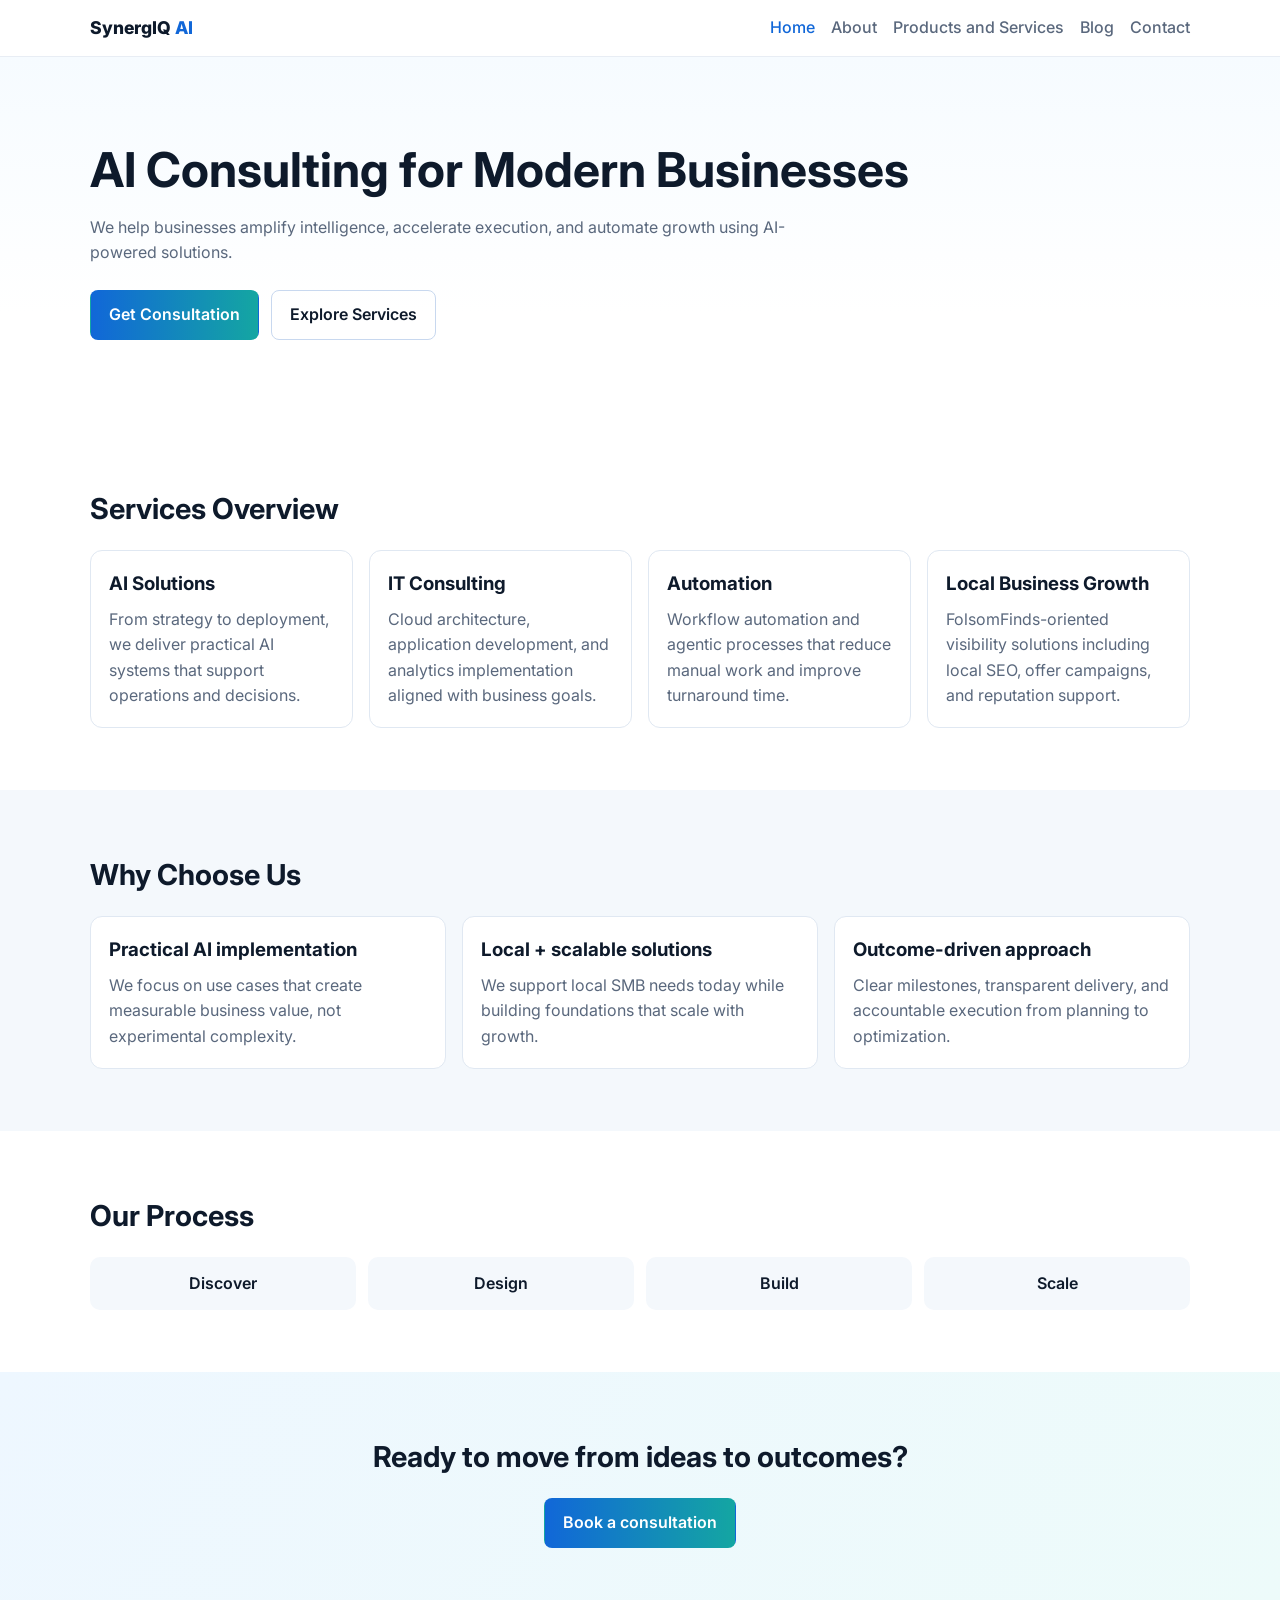
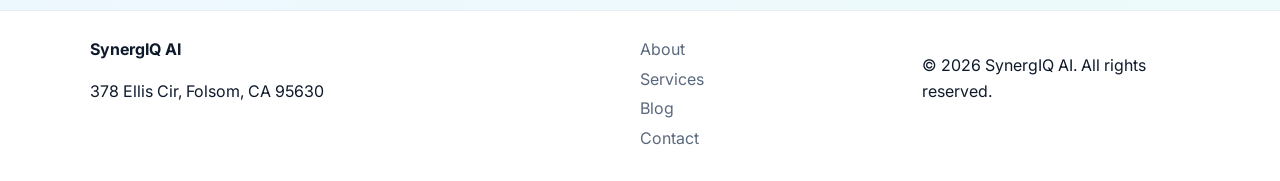
==== index.html @ 0b092650 "Build production-ready SynergIQ AI consulting website MVP" ====
<!doctype html>
<html lang="en">
<head>
  <meta charset="UTF-8" />
  <meta name="viewport" content="width=device-width, initial-scale=1.0" />
  <title>SynergIQ AI | AI Consulting for Modern Businesses</title>
  <meta name="description" content="SynergIQ AI provides AI consulting, IT consulting, and automation services for SMBs and growing enterprises in Folsom, CA and beyond." />
  <link rel="preconnect" href="https://fonts.googleapis.com">
  <link rel="preconnect" href="https://fonts.gstatic.com" crossorigin>
  <link href="https://fonts.googleapis.com/css2?family=Inter:wght@400;500;600;700;800&display=swap" rel="stylesheet">
  <link rel="stylesheet" href="styles.css" />
</head>
<body>
  <header class="site-header">
    <div class="container nav-wrap">
      <a class="logo" href="index.html">SynergIQ <span>AI</span></a>
      <nav class="site-nav" aria-label="Main navigation">
        <a href="index.html" class="active">Home</a>
        <a href="about.html">About</a>
        <a href="services.html">Products and Services</a>
        <a href="blog.html">Blog</a>
        <a href="contact.html">Contact</a>
      </nav>
    </div>
  </header>

  <main>
    <section class="hero">
      <div class="container">
        <h1>AI Consulting for Modern Businesses</h1>
        <p>We help businesses amplify intelligence, accelerate execution, and automate growth using AI-powered solutions.</p>
        <div class="hero-cta">
          <a href="contact.html" class="btn btn-primary">Get Consultation</a>
          <a href="services.html" class="btn btn-secondary">Explore Services</a>
        </div>
      </div>
    </section>

    <section class="section">
      <div class="container">
        <h2>Services Overview</h2>
        <div class="grid four">
          <article class="card"><h3>AI Solutions</h3><p>From strategy to deployment, we deliver practical AI systems that support operations and decisions.</p></article>
          <article class="card"><h3>IT Consulting</h3><p>Cloud architecture, application development, and analytics implementation aligned with business goals.</p></article>
          <article class="card"><h3>Automation</h3><p>Workflow automation and agentic processes that reduce manual work and improve turnaround time.</p></article>
          <article class="card"><h3>Local Business Growth</h3><p>FolsomFinds-oriented visibility solutions including local SEO, offer campaigns, and reputation support.</p></article>
        </div>
      </div>
    </section>

    <section class="section muted">
      <div class="container">
        <h2>Why Choose Us</h2>
        <div class="grid three">
          <article class="card"><h3>Practical AI implementation</h3><p>We focus on use cases that create measurable business value, not experimental complexity.</p></article>
          <article class="card"><h3>Local + scalable solutions</h3><p>We support local SMB needs today while building foundations that scale with growth.</p></article>
          <article class="card"><h3>Outcome-driven approach</h3><p>Clear milestones, transparent delivery, and accountable execution from planning to optimization.</p></article>
        </div>
      </div>
    </section>

    <section class="section">
      <div class="container">
        <h2>Our Process</h2>
        <div class="process">
          <span>Discover</span><span>Design</span><span>Build</span><span>Scale</span>
        </div>
      </div>
    </section>

    <section class="section cta-band">
      <div class="container">
        <h2>Ready to move from ideas to outcomes?</h2>
        <a href="contact.html" class="btn btn-primary">Book a consultation</a>
      </div>
    </section>
  </main>

  <footer class="site-footer">
    <div class="container footer-grid">
      <div><strong>SynergIQ AI</strong><p>378 Ellis Cir, Folsom, CA 95630</p></div>
      <div><a href="about.html">About</a><a href="services.html">Services</a><a href="blog.html">Blog</a><a href="contact.html">Contact</a></div>
      <div><p>© <span id="year"></span> SynergIQ AI. All rights reserved.</p></div>
    </div>
  </footer>
<script src="script.js"></script>
</body>
</html>
---- styles.css ----
:root{--text:#0e1a2b;--muted:#5a687d;--blue:#1167d8;--teal:#14a6a2;--bg:#fff;--soft:#f4f8fc}
*{box-sizing:border-box}body{margin:0;font-family:Inter,sans-serif;background:var(--bg);color:var(--text);line-height:1.6}
.container{width:min(1100px,92%);margin:auto}.site-header{position:sticky;top:0;background:#ffffffea;backdrop-filter:blur(6px);border-bottom:1px solid #e8edf4;z-index:9}
.nav-wrap{display:flex;justify-content:space-between;align-items:center;padding:14px 0}.logo{font-weight:800;color:var(--text);text-decoration:none;font-size:1.1rem}.logo span{color:var(--blue)}
.site-nav{display:flex;gap:1rem;flex-wrap:wrap}.site-nav a{text-decoration:none;color:var(--muted);font-weight:500}.site-nav a.active,.site-nav a:hover{color:var(--blue)}
.hero{padding:84px 0;background:linear-gradient(180deg,#f6fbff 0%,#fff 70%)}.hero.compact{padding:62px 0 42px}.hero h1{font-size:clamp(2rem,4vw,3rem);line-height:1.2;margin:0 0 12px}.hero p{max-width:760px;color:var(--muted)}
.hero-cta{display:flex;gap:12px;flex-wrap:wrap;margin-top:24px}.btn{display:inline-block;padding:11px 18px;border-radius:8px;text-decoration:none;border:1px solid transparent;font-weight:600}
.btn-primary{background:linear-gradient(90deg,var(--blue),var(--teal));color:#fff}.btn-secondary{border-color:#c8d8ef;color:var(--text)}
.section{padding:62px 0}.section h2{font-size:1.8rem;margin:0 0 18px}.muted{background:var(--soft)}.grid{display:grid;gap:16px}.grid.two{grid-template-columns:repeat(auto-fit,minmax(230px,1fr))}.grid.three{grid-template-columns:repeat(auto-fit,minmax(220px,1fr))}.grid.four{grid-template-columns:repeat(auto-fit,minmax(200px,1fr))}
.card{border:1px solid #e0e8f2;border-radius:12px;padding:18px;background:#fff}.card h3{margin:0 0 8px}.card p{margin:0;color:var(--muted)}
.process{display:grid;grid-template-columns:repeat(4,1fr);gap:12px}.process span{padding:14px;border-radius:10px;background:var(--soft);text-align:center;font-weight:600}
.cta-band{text-align:center;background:linear-gradient(120deg,#eef7ff,#edfbfa)}
.contact-grid{display:grid;grid-template-columns:1fr 1.3fr;gap:20px}.contact-grid form{display:grid;gap:10px}
label{display:grid;gap:6px;font-weight:600;font-size:.95rem}input,select,textarea{padding:10px;border:1px solid #cfd9e7;border-radius:8px;font:inherit}
.site-footer{border-top:1px solid #e8edf4;padding:26px 0}.footer-grid{display:grid;grid-template-columns:2fr 1fr 1fr;gap:14px}.footer-grid a{display:block;text-decoration:none;color:var(--muted);margin-bottom:4px}
@media(max-width:820px){.contact-grid,.footer-grid,.process{grid-template-columns:1fr}}
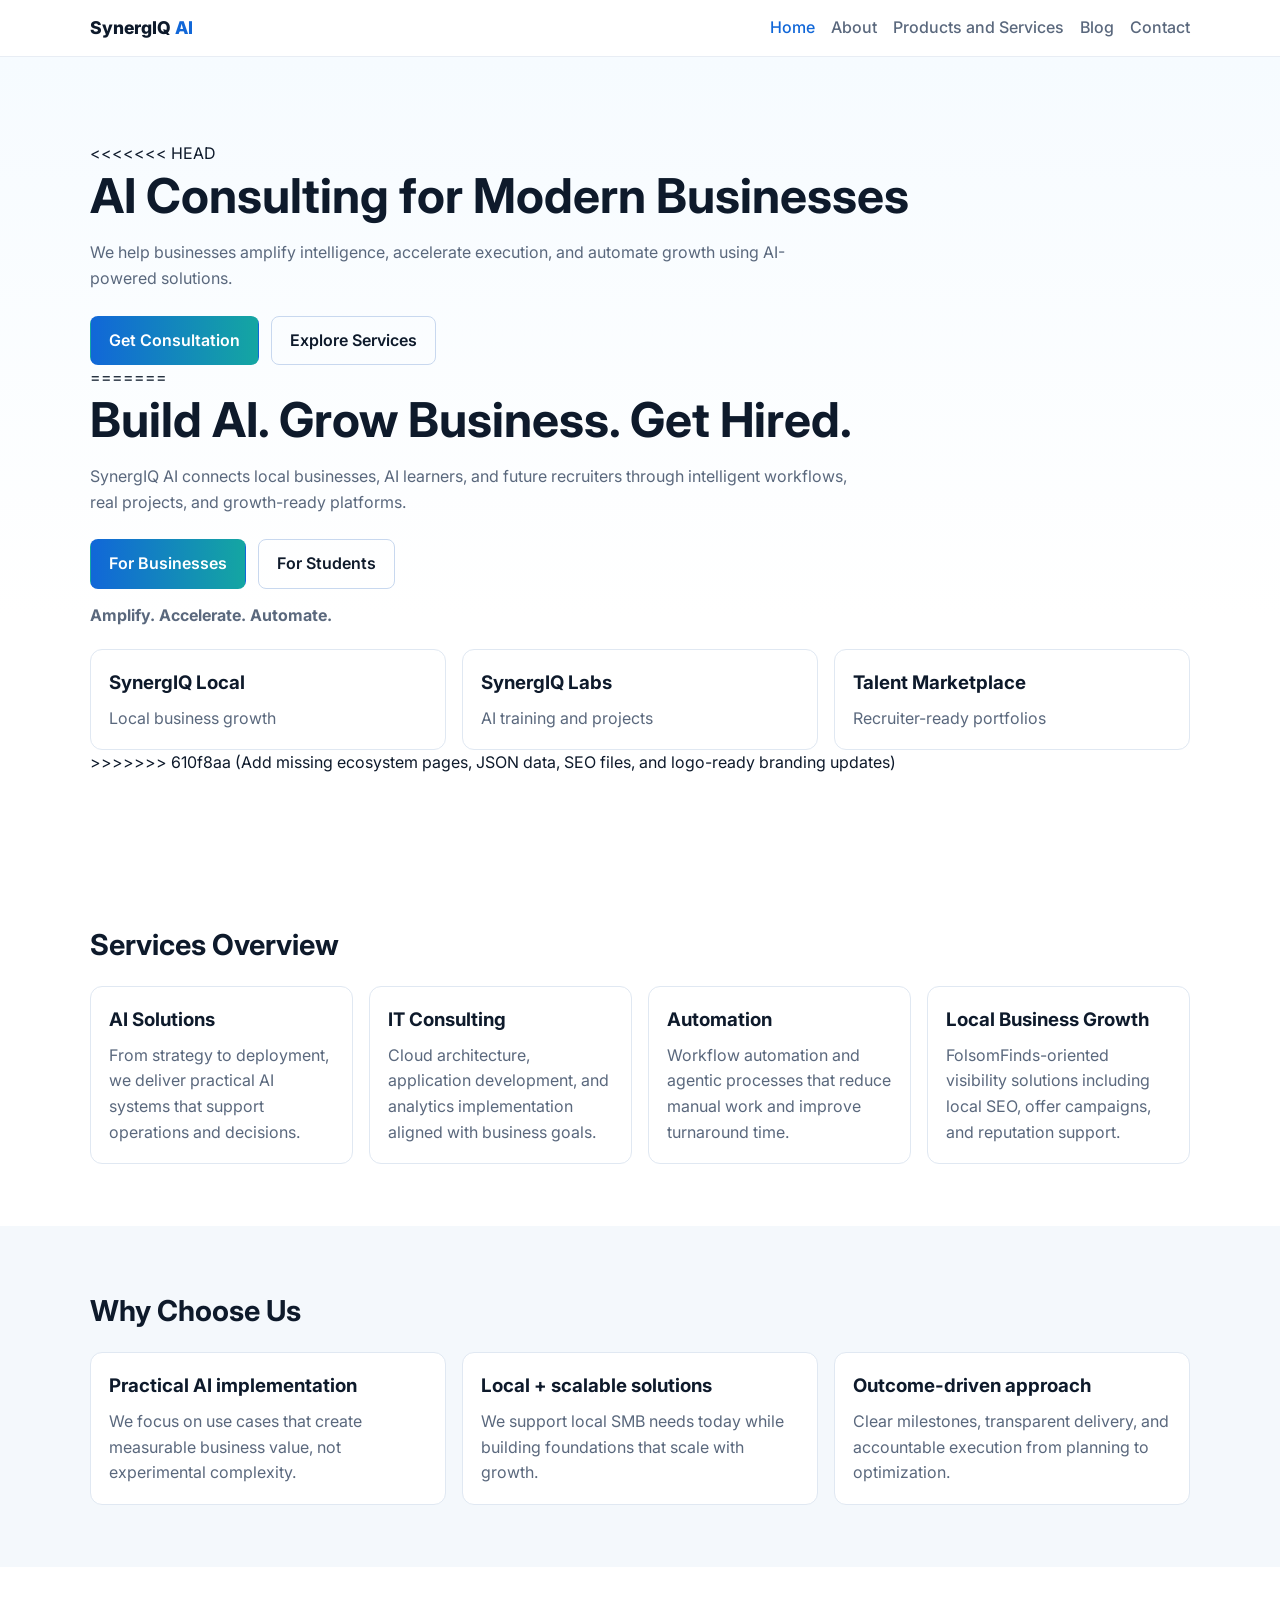
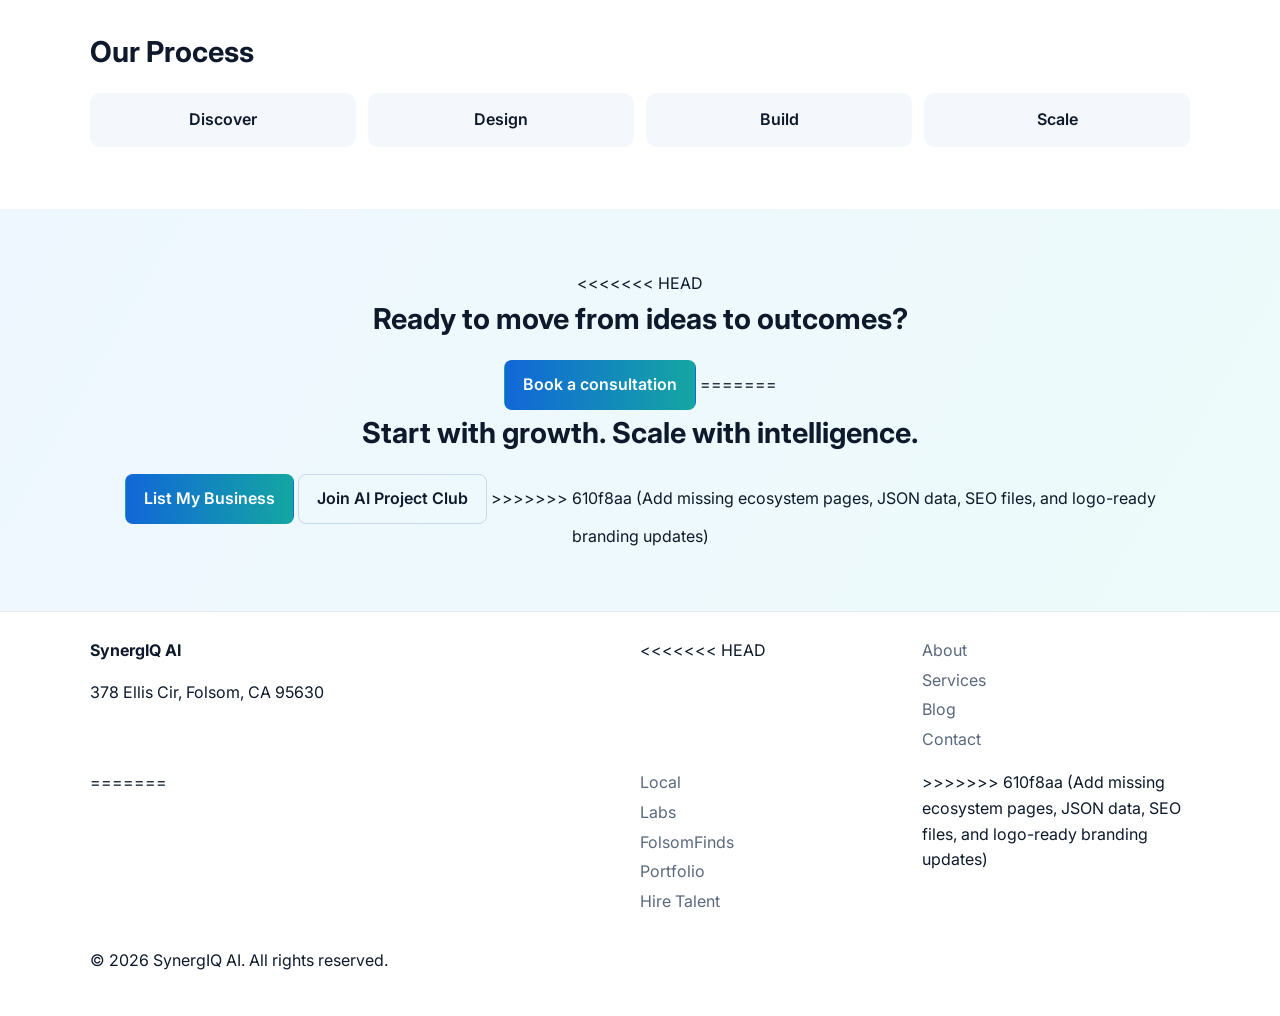
==== commit 99be6699: "Add missing ecosystem pages, JSON data, SEO files, and logo-ready branding updates" ====
--- a/index.html
+++ b/index.html
@@ -1,15 +1,18 @@
 <!doctype html>
 <html lang="en">
+
 <head>
   <meta charset="UTF-8" />
   <meta name="viewport" content="width=device-width, initial-scale=1.0" />
-  <title>SynergIQ AI | AI Consulting for Modern Businesses</title>
-  <meta name="description" content="SynergIQ AI provides AI consulting, IT consulting, and automation services for SMBs and growing enterprises in Folsom, CA and beyond." />
+  <title>SynergIQ AI | Build AI. Grow Business. Get Hired.</title>
+  <meta name="description"
+    content="SynergIQ AI provides AI consulting, IT consulting, and automation services for SMBs and growing enterprises in Folsom, CA and beyond." />
   <link rel="preconnect" href="https://fonts.googleapis.com">
   <link rel="preconnect" href="https://fonts.gstatic.com" crossorigin>
   <link href="https://fonts.googleapis.com/css2?family=Inter:wght@400;500;600;700;800&display=swap" rel="stylesheet">
   <link rel="stylesheet" href="styles.css" />
 </head>
+
 <body>
   <header class="site-header">
     <div class="container nav-wrap">
@@ -27,12 +30,37 @@
   <main>
     <section class="hero">
       <div class="container">
-        <h1>AI Consulting for Modern Businesses</h1>
-        <p>We help businesses amplify intelligence, accelerate execution, and automate growth using AI-powered solutions.</p>
-        <div class="hero-cta">
-          <a href="contact.html" class="btn btn-primary">Get Consultation</a>
-          <a href="services.html" class="btn btn-secondary">Explore Services</a>
-        </div>
+        <<<<<<< HEAD <h1>AI Consulting for Modern Businesses</h1>
+          <p>We help businesses amplify intelligence, accelerate execution, and automate growth using AI-powered
+            solutions.</p>
+          <div class="hero-cta">
+            <a href="contact.html" class="btn btn-primary">Get Consultation</a>
+            <a href="services.html" class="btn btn-secondary">Explore Services</a>
+          </div>
+          =======
+          <h1>Build AI. Grow Business. Get Hired.</h1>
+          <p>SynergIQ AI connects local businesses, AI learners, and future recruiters through intelligent workflows,
+            real projects, and growth-ready platforms.</p>
+          <div class="hero-cta">
+            <a href="contact.html" class="btn btn-primary">For Businesses</a>
+            <a href="services.html" class="btn btn-secondary">For Students</a>
+          </div>
+          <p class="slogan">Amplify. Accelerate. Automate.</p>
+          <div class="grid three">
+            <article class="card">
+              <h3>SynergIQ Local</h3>
+              <p>Local business growth</p>
+            </article>
+            <article class="card">
+              <h3>SynergIQ Labs</h3>
+              <p>AI training and projects</p>
+            </article>
+            <article class="card">
+              <h3>Talent Marketplace</h3>
+              <p>Recruiter-ready portfolios</p>
+            </article>
+          </div>
+          >>>>>>> 610f8aa (Add missing ecosystem pages, JSON data, SEO files, and logo-ready branding updates)
       </div>
     </section>
 
@@ -40,10 +68,24 @@
       <div class="container">
         <h2>Services Overview</h2>
         <div class="grid four">
-          <article class="card"><h3>AI Solutions</h3><p>From strategy to deployment, we deliver practical AI systems that support operations and decisions.</p></article>
-          <article class="card"><h3>IT Consulting</h3><p>Cloud architecture, application development, and analytics implementation aligned with business goals.</p></article>
-          <article class="card"><h3>Automation</h3><p>Workflow automation and agentic processes that reduce manual work and improve turnaround time.</p></article>
-          <article class="card"><h3>Local Business Growth</h3><p>FolsomFinds-oriented visibility solutions including local SEO, offer campaigns, and reputation support.</p></article>
+          <article class="card">
+            <h3>AI Solutions</h3>
+            <p>From strategy to deployment, we deliver practical AI systems that support operations and decisions.</p>
+          </article>
+          <article class="card">
+            <h3>IT Consulting</h3>
+            <p>Cloud architecture, application development, and analytics implementation aligned with business goals.
+            </p>
+          </article>
+          <article class="card">
+            <h3>Automation</h3>
+            <p>Workflow automation and agentic processes that reduce manual work and improve turnaround time.</p>
+          </article>
+          <article class="card">
+            <h3>Local Business Growth</h3>
+            <p>FolsomFinds-oriented visibility solutions including local SEO, offer campaigns, and reputation support.
+            </p>
+          </article>
         </div>
       </div>
     </section>
@@ -52,9 +94,18 @@
       <div class="container">
         <h2>Why Choose Us</h2>
         <div class="grid three">
-          <article class="card"><h3>Practical AI implementation</h3><p>We focus on use cases that create measurable business value, not experimental complexity.</p></article>
-          <article class="card"><h3>Local + scalable solutions</h3><p>We support local SMB needs today while building foundations that scale with growth.</p></article>
-          <article class="card"><h3>Outcome-driven approach</h3><p>Clear milestones, transparent delivery, and accountable execution from planning to optimization.</p></article>
+          <article class="card">
+            <h3>Practical AI implementation</h3>
+            <p>We focus on use cases that create measurable business value, not experimental complexity.</p>
+          </article>
+          <article class="card">
+            <h3>Local + scalable solutions</h3>
+            <p>We support local SMB needs today while building foundations that scale with growth.</p>
+          </article>
+          <article class="card">
+            <h3>Outcome-driven approach</h3>
+            <p>Clear milestones, transparent delivery, and accountable execution from planning to optimization.</p>
+          </article>
         </div>
       </div>
     </section>
@@ -70,19 +121,35 @@
 
     <section class="section cta-band">
       <div class="container">
-        <h2>Ready to move from ideas to outcomes?</h2>
-        <a href="contact.html" class="btn btn-primary">Book a consultation</a>
+        <<<<<<< HEAD <h2>Ready to move from ideas to outcomes?</h2>
+          <a href="contact.html" class="btn btn-primary">Book a consultation</a>
+          =======
+          <h2>Start with growth. Scale with intelligence.</h2>
+          <a href="local.html" class="btn btn-primary">List My Business</a> <a href="labs.html"
+            class="btn btn-secondary">Join AI Project Club</a>
+          >>>>>>> 610f8aa (Add missing ecosystem pages, JSON data, SEO files, and logo-ready branding updates)
       </div>
     </section>
   </main>
 
   <footer class="site-footer">
     <div class="container footer-grid">
-      <div><strong>SynergIQ AI</strong><p>378 Ellis Cir, Folsom, CA 95630</p></div>
-      <div><a href="about.html">About</a><a href="services.html">Services</a><a href="blog.html">Blog</a><a href="contact.html">Contact</a></div>
-      <div><p>© <span id="year"></span> SynergIQ AI. All rights reserved.</p></div>
+      <div><strong>SynergIQ AI</strong>
+        <p>378 Ellis Cir, Folsom, CA 95630</p>
+      </div>
+      <<<<<<< HEAD <div><a href="about.html">About</a><a href="services.html">Services</a><a href="blog.html">Blog</a><a
+          href="contact.html">Contact</a>
+    </div>
+    =======
+    <div><a href="local.html">Local</a><a href="labs.html">Labs</a><a href="folsomfinds.html">FolsomFinds</a><a
+        href="portfolio.html">Portfolio</a><a href="hire-talent.html">Hire Talent</a></div>
+    >>>>>>> 610f8aa (Add missing ecosystem pages, JSON data, SEO files, and logo-ready branding updates)
+    <div>
+      <p>© <span id="year"></span> SynergIQ AI. All rights reserved.</p>
+    </div>
     </div>
   </footer>
-<script src="script.js"></script>
+  <script src="script.js"></script>
 </body>
-</html>
+
+</html>
--- a/styles.css
+++ b/styles.css
@@ -1,16 +1,254 @@
-:root{--text:#0e1a2b;--muted:#5a687d;--blue:#1167d8;--teal:#14a6a2;--bg:#fff;--soft:#f4f8fc}
-*{box-sizing:border-box}body{margin:0;font-family:Inter,sans-serif;background:var(--bg);color:var(--text);line-height:1.6}
-.container{width:min(1100px,92%);margin:auto}.site-header{position:sticky;top:0;background:#ffffffea;backdrop-filter:blur(6px);border-bottom:1px solid #e8edf4;z-index:9}
-.nav-wrap{display:flex;justify-content:space-between;align-items:center;padding:14px 0}.logo{font-weight:800;color:var(--text);text-decoration:none;font-size:1.1rem}.logo span{color:var(--blue)}
-.site-nav{display:flex;gap:1rem;flex-wrap:wrap}.site-nav a{text-decoration:none;color:var(--muted);font-weight:500}.site-nav a.active,.site-nav a:hover{color:var(--blue)}
-.hero{padding:84px 0;background:linear-gradient(180deg,#f6fbff 0%,#fff 70%)}.hero.compact{padding:62px 0 42px}.hero h1{font-size:clamp(2rem,4vw,3rem);line-height:1.2;margin:0 0 12px}.hero p{max-width:760px;color:var(--muted)}
-.hero-cta{display:flex;gap:12px;flex-wrap:wrap;margin-top:24px}.btn{display:inline-block;padding:11px 18px;border-radius:8px;text-decoration:none;border:1px solid transparent;font-weight:600}
-.btn-primary{background:linear-gradient(90deg,var(--blue),var(--teal));color:#fff}.btn-secondary{border-color:#c8d8ef;color:var(--text)}
-.section{padding:62px 0}.section h2{font-size:1.8rem;margin:0 0 18px}.muted{background:var(--soft)}.grid{display:grid;gap:16px}.grid.two{grid-template-columns:repeat(auto-fit,minmax(230px,1fr))}.grid.three{grid-template-columns:repeat(auto-fit,minmax(220px,1fr))}.grid.four{grid-template-columns:repeat(auto-fit,minmax(200px,1fr))}
-.card{border:1px solid #e0e8f2;border-radius:12px;padding:18px;background:#fff}.card h3{margin:0 0 8px}.card p{margin:0;color:var(--muted)}
-.process{display:grid;grid-template-columns:repeat(4,1fr);gap:12px}.process span{padding:14px;border-radius:10px;background:var(--soft);text-align:center;font-weight:600}
-.cta-band{text-align:center;background:linear-gradient(120deg,#eef7ff,#edfbfa)}
-.contact-grid{display:grid;grid-template-columns:1fr 1.3fr;gap:20px}.contact-grid form{display:grid;gap:10px}
-label{display:grid;gap:6px;font-weight:600;font-size:.95rem}input,select,textarea{padding:10px;border:1px solid #cfd9e7;border-radius:8px;font:inherit}
-.site-footer{border-top:1px solid #e8edf4;padding:26px 0}.footer-grid{display:grid;grid-template-columns:2fr 1fr 1fr;gap:14px}.footer-grid a{display:block;text-decoration:none;color:var(--muted);margin-bottom:4px}
-@media(max-width:820px){.contact-grid,.footer-grid,.process{grid-template-columns:1fr}}
+:root {
+    --text: #0e1a2b;
+    --muted: #5a687d;
+    --blue: #1167d8;
+    --teal: #14a6a2;
+    --bg: #fff;
+    --soft: #f4f8fc
+}
+
+* {
+    box-sizing: border-box
+}
+
+body {
+    margin: 0;
+    font-family: Inter, sans-serif;
+    background: var(--bg);
+    color: var(--text);
+    line-height: 1.6
+}
+
+.container {
+    width: min(1100px, 92%);
+    margin: auto
+}
+
+.site-header {
+    position: sticky;
+    top: 0;
+    background: #ffffffea;
+    backdrop-filter: blur(6px);
+    border-bottom: 1px solid #e8edf4;
+    z-index: 9
+}
+
+.nav-wrap {
+    display: flex;
+    justify-content: space-between;
+    align-items: center;
+    padding: 14px 0
+}
+
+.logo {
+    font-weight: 800;
+    color: var(--text);
+    text-decoration: none;
+    font-size: 1.1rem
+}
+
+.logo span {
+    color: var(--blue)
+}
+
+.site-nav {
+    display: flex;
+    gap: 1rem;
+    flex-wrap: wrap
+}
+
+.site-nav a {
+    text-decoration: none;
+    color: var(--muted);
+    font-weight: 500
+}
+
+.site-nav a.active,
+.site-nav a:hover {
+    color: var(--blue)
+}
+
+.hero {
+    padding: 84px 0;
+    background: linear-gradient(180deg, #f6fbff 0%, #fff 70%)
+}
+
+.hero.compact {
+    padding: 62px 0 42px
+}
+
+.hero h1 {
+    font-size: clamp(2rem, 4vw, 3rem);
+    line-height: 1.2;
+    margin: 0 0 12px
+}
+
+.hero p {
+    max-width: 760px;
+    color: var(--muted)
+}
+
+.hero-cta {
+    display: flex;
+    gap: 12px;
+    flex-wrap: wrap;
+    margin-top: 24px
+}
+
+.btn {
+    display: inline-block;
+    padding: 11px 18px;
+    border-radius: 8px;
+    text-decoration: none;
+    border: 1px solid transparent;
+    font-weight: 600
+}
+
+.btn-primary {
+    background: linear-gradient(90deg, var(--blue), var(--teal));
+    color: #fff
+}
+
+.btn-secondary {
+    border-color: #c8d8ef;
+    color: var(--text)
+}
+
+.section {
+    padding: 62px 0
+}
+
+.section h2 {
+    font-size: 1.8rem;
+    margin: 0 0 18px
+}
+
+.muted {
+    background: var(--soft)
+}
+
+.grid {
+    display: grid;
+    gap: 16px
+}
+
+.grid.two {
+    grid-template-columns: repeat(auto-fit, minmax(230px, 1fr))
+}
+
+.grid.three {
+    grid-template-columns: repeat(auto-fit, minmax(220px, 1fr))
+}
+
+.grid.four {
+    grid-template-columns: repeat(auto-fit, minmax(200px, 1fr))
+}
+
+.card {
+    border: 1px solid #e0e8f2;
+    border-radius: 12px;
+    padding: 18px;
+    background: #fff
+}
+
+.card h3 {
+    margin: 0 0 8px
+}
+
+.card p {
+    margin: 0;
+    color: var(--muted)
+}
+
+.process {
+    display: grid;
+    grid-template-columns: repeat(4, 1fr);
+    gap: 12px
+}
+
+.process span {
+    padding: 14px;
+    border-radius: 10px;
+    background: var(--soft);
+    text-align: center;
+    font-weight: 600
+}
+
+.cta-band {
+    text-align: center;
+    background: linear-gradient(120deg, #eef7ff, #edfbfa)
+}
+
+.contact-grid {
+    display: grid;
+    grid-template-columns: 1fr 1.3fr;
+    gap: 20px
+}
+
+.contact-grid form {
+    display: grid;
+    gap: 10px
+}
+
+label {
+    display: grid;
+    gap: 6px;
+    font-weight: 600;
+    font-size: .95rem
+}
+
+input,
+select,
+textarea {
+    padding: 10px;
+    border: 1px solid #cfd9e7;
+    border-radius: 8px;
+    font: inherit
+}
+
+.site-footer {
+    border-top: 1px solid #e8edf4;
+    padding: 26px 0
+}
+
+.footer-grid {
+    display: grid;
+    grid-template-columns: 2fr 1fr 1fr;
+    gap: 14px
+}
+
+.footer-grid a {
+    display: block;
+    text-decoration: none;
+    color: var(--muted);
+    margin-bottom: 4px
+}
+
+@media(max-width:820px) {
+
+    .contact-grid,
+    .footer-grid,
+    .process {
+        grid-template-columns: 1fr
+    }
+}
+
+.slogan {
+    font-weight: 700;
+    color: var(--blue);
+    margin: 14px 0 20px
+}
+
+.badge {
+    background: #eef7ff;
+    color: #0e1a2b;
+    padding: 4px 8px;
+    border-radius: 999px;
+    display: inline-block
+}
+
+.muted-note {
+    font-size: .92rem;
+    color: #5B677A;
+    margin-top: 14px
+}
